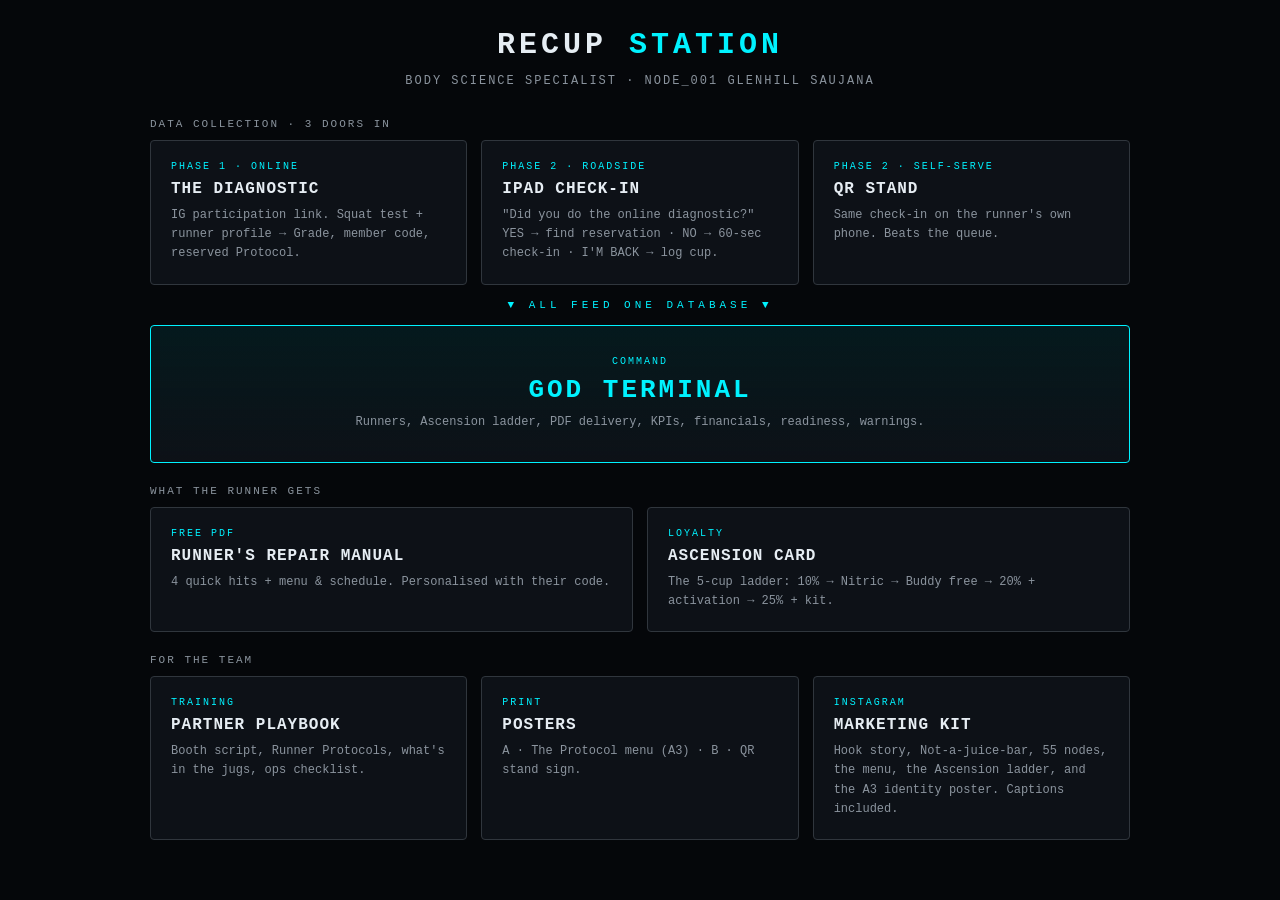
==== index.html @ 131280ac "Recup Station: Diagnostic, roadside check-in, Ascension ladder, God Terminal, marketing kit Co-Autho" ====
<!DOCTYPE html>
<html lang="en">
<head>
<meta charset="UTF-8">
<meta name="viewport" content="width=device-width, initial-scale=1.0">
<title>RECUP STATION // HUB</title>
<link rel="stylesheet" href="assets/recup.css">
<style>
  body { min-height: 100vh; padding: 28px 16px; text-transform: uppercase; }
  .hub { width: 100%; max-width: 980px; margin: 0 auto; }
  .head { text-align: center; margin-bottom: 30px; }
  .head h1 { font-size: 30px; letter-spacing: 4px; margin: 0; }
  .head p { color: var(--muted); font-size: 12px; letter-spacing: 2px; }
  .grid { display: grid; grid-template-columns: repeat(3, 1fr); gap: 14px; margin-bottom: 14px; }
  .grid.two { grid-template-columns: 1fr 1fr; }
  @media (max-width: 760px) { .grid, .grid.two { grid-template-columns: 1fr; } }
  .tile { display: block; text-decoration: none; color: var(--text); background: var(--panel); border: 1px solid var(--border); padding: 20px; border-radius: 4px; transition: .2s; }
  .tile:hover { border-color: var(--accent); transform: translateY(-2px); }
  .tile .k { font-size: 10px; color: var(--accent); letter-spacing: 2px; }
  .tile h2 { margin: 8px 0; font-size: 16px; letter-spacing: 1px; }
  .tile p { margin: 0; color: var(--muted); font-size: 12px; text-transform: none; line-height: 1.6; }
  .god { border-color: var(--accent); background: linear-gradient(180deg, rgba(0,242,255,.08), var(--panel)); text-align: center; padding: 30px; margin-bottom: 14px; }
  .god h2 { font-size: 26px; color: var(--accent); letter-spacing: 3px; }
  .arrow { text-align: center; color: var(--accent); letter-spacing: 4px; font-size: 11px; margin: 4px 0 14px; }
  .sec { font-size: 11px; letter-spacing: 2px; color: var(--muted); margin: 22px 0 10px; }
</style>
</head>
<body>
<div class="hub">
  <div class="head"><h1>RECUP <span class="accent">STATION</span></h1><p>BODY SCIENCE SPECIALIST · NODE_001 GLENHILL SAUJANA</p></div>

  <div class="sec">DATA COLLECTION · 3 DOORS IN</div>
  <div class="grid">
    <a class="tile" href="intake-ig.html"><div class="k">PHASE 1 · ONLINE</div><h2>THE DIAGNOSTIC</h2><p>IG participation link. Squat test + runner profile → Grade, member code, reserved Protocol.</p></a>
    <a class="tile" href="intake-ipad.html"><div class="k">PHASE 2 · ROADSIDE</div><h2>iPAD CHECK-IN</h2><p>"Did you do the online diagnostic?" YES → find reservation · NO → 60-sec check-in · I'M BACK → log cup.</p></a>
    <a class="tile" href="intake-ipad.html?src=qr"><div class="k">PHASE 2 · SELF-SERVE</div><h2>QR STAND</h2><p>Same check-in on the runner's own phone. Beats the queue.</p></a>
  </div>
  <div class="arrow">▼ ALL FEED ONE DATABASE ▼</div>
  <a class="tile god" href="terminal.html"><div class="k">COMMAND</div><h2>GOD TERMINAL</h2><p>Runners, Ascension ladder, PDF delivery, KPIs, financials, readiness, warnings.</p></a>

  <div class="sec">WHAT THE RUNNER GETS</div>
  <div class="grid two">
    <a class="tile" href="repair-manual.html"><div class="k">FREE PDF</div><h2>RUNNER'S REPAIR MANUAL</h2><p>4 quick hits + menu & schedule. Personalised with their code.</p></a>
    <a class="tile" href="member.html"><div class="k">LOYALTY</div><h2>ASCENSION CARD</h2><p>The 5-cup ladder: 10% → Nitric → Buddy free → 20% + activation → 25% + kit.</p></a>
  </div>

  <div class="sec">FOR THE TEAM</div>
  <div class="grid">
    <a class="tile" href="playbook.html"><div class="k">TRAINING</div><h2>PARTNER PLAYBOOK</h2><p>Booth script, Runner Protocols, what's in the jugs, ops checklist.</p></a>
    <a class="tile" href="poster.html"><div class="k">PRINT</div><h2>POSTERS</h2><p>A · The Protocol menu (A3) · B · QR stand sign.</p></a>
    <a class="tile" href="marketing.html"><div class="k">INSTAGRAM</div><h2>MARKETING KIT</h2><p>Hook story, Not-a-juice-bar, 55 nodes, the menu, the Ascension ladder, and the A3 identity poster. Captions included.</p></a>
  </div>
</div>
</body>
</html>
---- assets/recup.css ----
/* RECUP STATION // shared visual system (terminal aesthetic) */
:root {
  --bg: #05070a;
  --panel: #0d1117;
  --panel-2: #161b22;
  --accent: #00f2ff;
  --text: #e6edf3;
  --muted: #8b949e;
  --border: #30363d;
  --success: #00ff88;
  --warn: #ffb020;
  --danger: #ff0055;
  --mono: 'SF Mono', 'JetBrains Mono', Menlo, 'Courier New', monospace;
  --sans: -apple-system, BlinkMacSystemFont, 'Inter', 'Segoe UI', Roboto, sans-serif;
}
* { box-sizing: border-box; }
html, body { margin: 0; background: var(--bg); color: var(--text); }
body { font-family: var(--mono); -webkit-font-smoothing: antialiased; }
a { color: var(--accent); }
button { font-family: inherit; }
.accent { color: var(--accent); }
.muted { color: var(--muted); }
.ok { color: var(--success); }
.bad { color: var(--danger); }
.warn { color: var(--warn); }

/* ---------- intake forms (shared) ---------- */
.intake { min-height: 100vh; display: flex; justify-content: center; align-items: center; padding: 24px 16px; font-family: var(--sans); }
.intake .card { width: 100%; max-width: 560px; background: var(--panel); border: 1px solid var(--border); border-radius: 20px; padding: 36px 28px; box-shadow: 0 10px 40px rgba(0,0,0,.5); }
.intake .brand { text-align: center; margin-bottom: 28px; }
.intake .logo { font-family: var(--mono); font-weight: 800; letter-spacing: 2px; font-size: 22px; text-transform: uppercase; }
.intake .badge { display: inline-block; margin-top: 8px; font-family: var(--mono); font-size: 11px; letter-spacing: 1px; padding: 4px 10px; border: 1px solid var(--accent); color: var(--accent); border-radius: 999px; }
.intake h1 { font-size: 30px; line-height: 1.1; margin: 0 0 12px; letter-spacing: .5px; }
.intake h3 { font-size: 20px; line-height: 1.3; margin: 0 0 20px; }
.intake p { color: var(--muted); margin: 0 0 24px; line-height: 1.6; }
.intake .phase { font-family: var(--mono); font-size: 12px; letter-spacing: 2px; color: var(--accent); margin-bottom: 10px; }
.step { display: none; animation: fadeIn .35s ease; }
.step.active { display: block; }
@keyframes fadeIn { from { opacity: 0; transform: translateY(8px); } to { opacity: 1; transform: none; } }
.opt { display: block; width: 100%; text-align: left; background: transparent; color: var(--text); border: 1px solid #3a4250; border-radius: 12px; padding: 18px; margin-bottom: 12px; cursor: pointer; font: inherit; font-size: 16px; transition: .2s; }
.opt small { display: block; color: var(--muted); font-size: 14px; margin-top: 4px; }
.opt:hover, .opt:focus-visible { border-color: var(--accent); background: rgba(0,242,255,.06); outline: none; }
.btn { display: block; width: 100%; background: var(--accent); color: #000; border: none; border-radius: 12px; padding: 18px; font: 700 16px var(--mono); letter-spacing: 1px; cursor: pointer; margin-top: 8px; }
.btn:disabled { opacity: .5; cursor: wait; }
.field { width: 100%; background: var(--panel-2); border: 1px solid #3a4250; color: var(--text); padding: 16px; border-radius: 12px; font-size: 17px; margin-bottom: 14px; font-family: var(--sans); }
.field:focus { outline: none; border-color: var(--accent); }
.progress { height: 4px; background: #222; border-radius: 2px; margin-bottom: 28px; overflow: hidden; }
.progress > div { height: 100%; width: 0; background: var(--accent); transition: width .3s; }
.consent { font-size: 12px; color: var(--muted); margin: 4px 0 8px; line-height: 1.5; }
.err { color: var(--danger); font-size: 14px; min-height: 20px; margin-bottom: 6px; }
.result-box { background: var(--panel-2); border: 1px solid var(--border); border-radius: 14px; padding: 20px; margin: 18px 0; font-family: var(--mono); font-size: 14px; line-height: 1.9; }
.grade-big { font: 800 64px/1 var(--mono); color: var(--accent); text-align: center; margin: 10px 0 4px; }
.back { background: none; border: none; color: var(--muted); font: 13px var(--mono); cursor: pointer; margin-top: 8px; padding: 6px 0; }
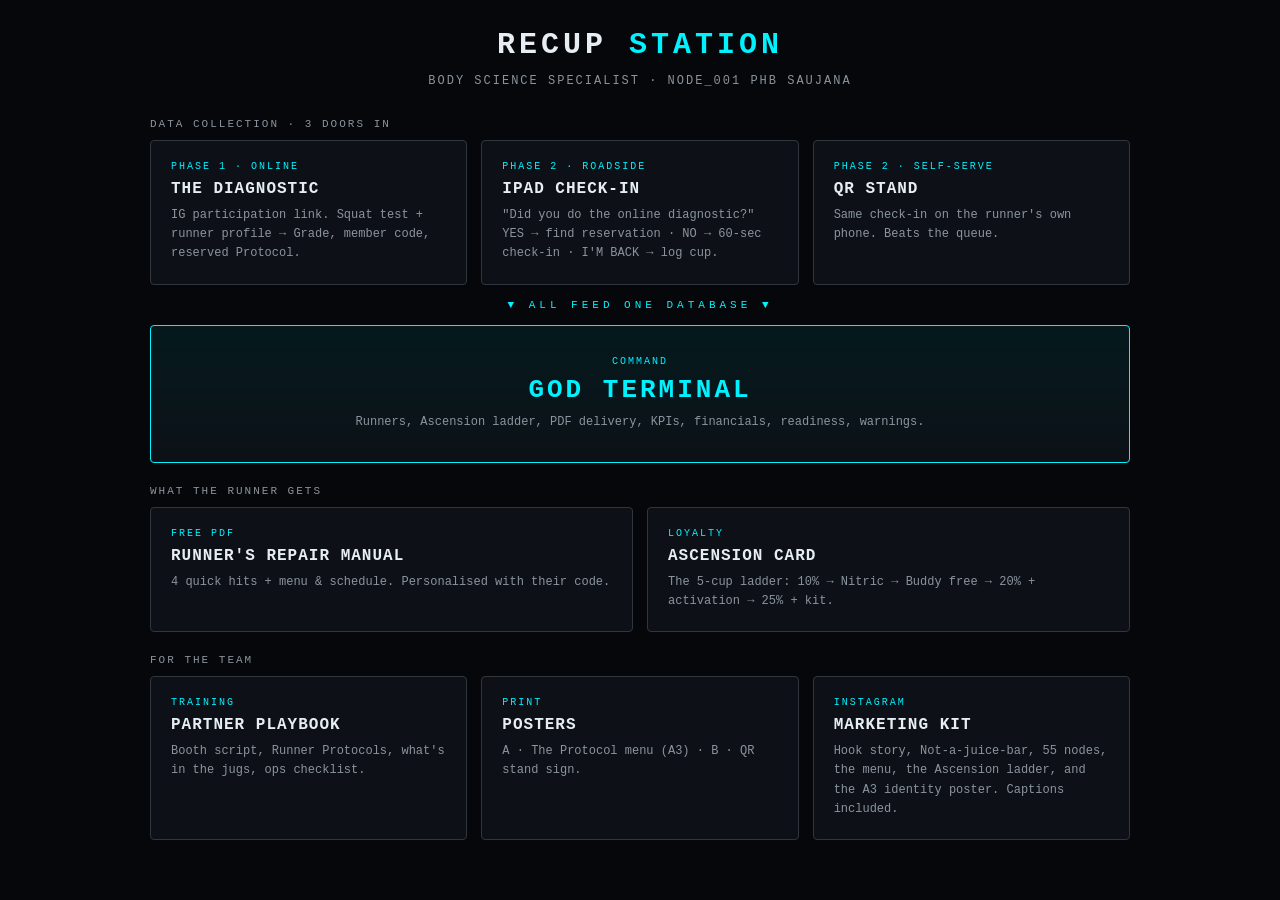
==== commit cb09c2f8: "Connect to Supabase, PHB Saujana, squat demo, Story builder, warm client brand - Replace the never-c" ====
--- a/index.html
+++ b/index.html
@@ -27,7 +27,7 @@
 </head>
 <body>
 <div class="hub">
-  <div class="head"><h1>RECUP <span class="accent">STATION</span></h1><p>BODY SCIENCE SPECIALIST · NODE_001 GLENHILL SAUJANA</p></div>
+  <div class="head"><h1>RECUP <span class="accent">STATION</span></h1><p>BODY SCIENCE SPECIALIST · NODE_001 PHB SAUJANA</p></div>
 
   <div class="sec">DATA COLLECTION · 3 DOORS IN</div>
   <div class="grid">
--- a/assets/recup.css
+++ b/assets/recup.css
@@ -12,6 +12,15 @@
   --danger: #ff0055;
   --mono: 'SF Mono', 'JetBrains Mono', Menlo, 'Courier New', monospace;
   --sans: -apple-system, BlinkMacSystemFont, 'Inter', 'Segoe UI', Roboto, sans-serif;
+  /* extra tokens so client pages can re-theme via assets/brand.css */
+  --accent-rgb: 0,242,255;
+  --on-accent: #000;
+  --line-2: #3a4250;
+  --track: #222;
+  --text-2: #c9d1d9;
+  --btn-bg: var(--accent);
+  --btn-fg: #000;
+  --shadow: 0 10px 40px rgba(0,0,0,.5);
 }
 * { box-sizing: border-box; }
 html, body { margin: 0; background: var(--bg); color: var(--text); }
@@ -26,7 +35,7 @@
 
 /* ---------- intake forms (shared) ---------- */
 .intake { min-height: 100vh; display: flex; justify-content: center; align-items: center; padding: 24px 16px; font-family: var(--sans); }
-.intake .card { width: 100%; max-width: 560px; background: var(--panel); border: 1px solid var(--border); border-radius: 20px; padding: 36px 28px; box-shadow: 0 10px 40px rgba(0,0,0,.5); }
+.intake .card { width: 100%; max-width: 560px; background: var(--panel); border: 1px solid var(--border); border-radius: 20px; padding: 36px 28px; box-shadow: var(--shadow); }
 .intake .brand { text-align: center; margin-bottom: 28px; }
 .intake .logo { font-family: var(--mono); font-weight: 800; letter-spacing: 2px; font-size: 22px; text-transform: uppercase; }
 .intake .badge { display: inline-block; margin-top: 8px; font-family: var(--mono); font-size: 11px; letter-spacing: 1px; padding: 4px 10px; border: 1px solid var(--accent); color: var(--accent); border-radius: 999px; }
@@ -37,14 +46,14 @@
 .step { display: none; animation: fadeIn .35s ease; }
 .step.active { display: block; }
 @keyframes fadeIn { from { opacity: 0; transform: translateY(8px); } to { opacity: 1; transform: none; } }
-.opt { display: block; width: 100%; text-align: left; background: transparent; color: var(--text); border: 1px solid #3a4250; border-radius: 12px; padding: 18px; margin-bottom: 12px; cursor: pointer; font: inherit; font-size: 16px; transition: .2s; }
+.opt { display: block; width: 100%; text-align: left; background: transparent; color: var(--text); border: 1px solid var(--line-2); border-radius: 12px; padding: 18px; margin-bottom: 12px; cursor: pointer; font: inherit; font-size: 16px; transition: .2s; }
 .opt small { display: block; color: var(--muted); font-size: 14px; margin-top: 4px; }
-.opt:hover, .opt:focus-visible { border-color: var(--accent); background: rgba(0,242,255,.06); outline: none; }
-.btn { display: block; width: 100%; background: var(--accent); color: #000; border: none; border-radius: 12px; padding: 18px; font: 700 16px var(--mono); letter-spacing: 1px; cursor: pointer; margin-top: 8px; }
+.opt:hover, .opt:focus-visible { border-color: var(--accent); background: rgba(var(--accent-rgb),.06); outline: none; }
+.btn { display: block; width: 100%; background: var(--btn-bg); color: var(--btn-fg); border: none; border-radius: 12px; padding: 18px; font: 700 16px var(--mono); letter-spacing: 1px; cursor: pointer; margin-top: 8px; }
 .btn:disabled { opacity: .5; cursor: wait; }
-.field { width: 100%; background: var(--panel-2); border: 1px solid #3a4250; color: var(--text); padding: 16px; border-radius: 12px; font-size: 17px; margin-bottom: 14px; font-family: var(--sans); }
+.field { width: 100%; background: var(--panel-2); border: 1px solid var(--line-2); color: var(--text); padding: 16px; border-radius: 12px; font-size: 17px; margin-bottom: 14px; font-family: var(--sans); }
 .field:focus { outline: none; border-color: var(--accent); }
-.progress { height: 4px; background: #222; border-radius: 2px; margin-bottom: 28px; overflow: hidden; }
+.progress { height: 4px; background: var(--track); border-radius: 2px; margin-bottom: 28px; overflow: hidden; }
 .progress > div { height: 100%; width: 0; background: var(--accent); transition: width .3s; }
 .consent { font-size: 12px; color: var(--muted); margin: 4px 0 8px; line-height: 1.5; }
 .err { color: var(--danger); font-size: 14px; min-height: 20px; margin-bottom: 6px; }
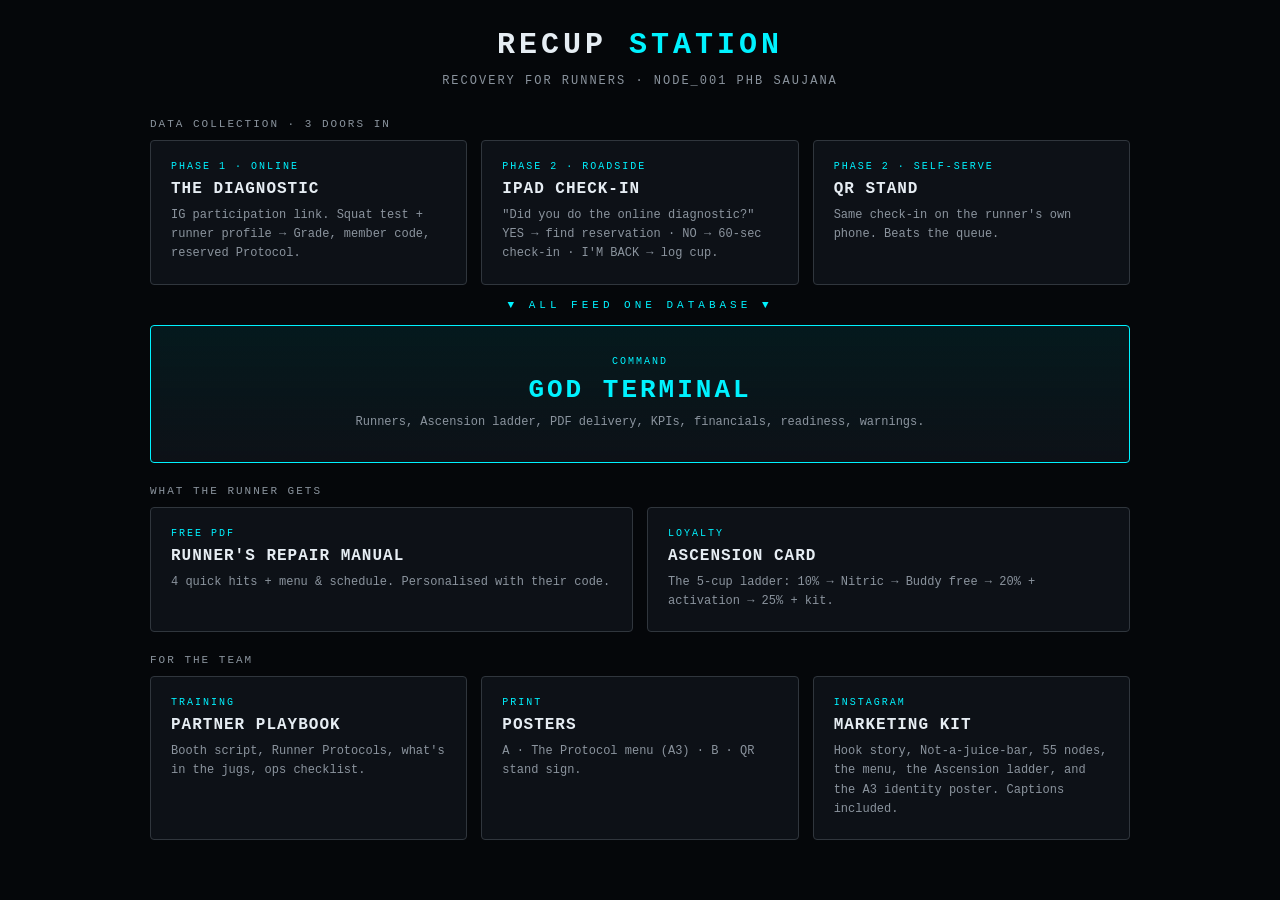
==== commit 5c79009a: "Plain Language Mandate (SYS-D028): RECUP.STN HQ, plain copy, HQ safety question, RECUP 90 staff sect" ====
--- a/index.html
+++ b/index.html
@@ -27,7 +27,7 @@
 </head>
 <body>
 <div class="hub">
-  <div class="head"><h1>RECUP <span class="accent">STATION</span></h1><p>BODY SCIENCE SPECIALIST · NODE_001 PHB SAUJANA</p></div>
+  <div class="head"><h1>RECUP <span class="accent">STATION</span></h1><p>RECOVERY FOR RUNNERS · NODE_001 PHB SAUJANA</p></div>
 
   <div class="sec">DATA COLLECTION · 3 DOORS IN</div>
   <div class="grid">
